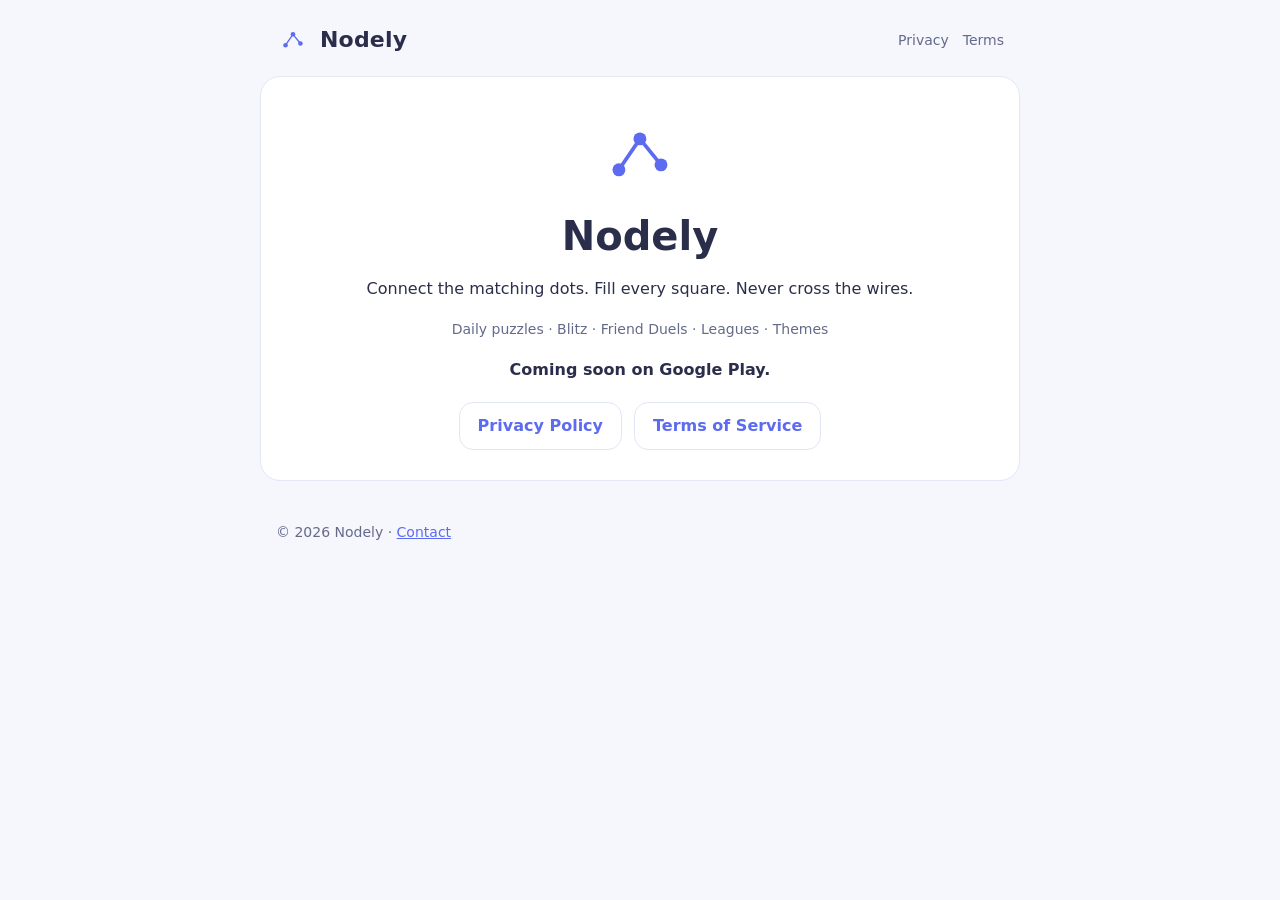
==== index.html @ ba24b9f6 "Add the Nodely site with the privacy policy and terms" ====
<!doctype html>
<html lang="en">
<head>
<meta charset="utf-8">
<meta name="viewport" content="width=device-width, initial-scale=1">
<title>Nodely · Connect. Fill. Relax.</title>
<meta name="description" content="Nodely is a calm wire puzzle game: connect the matching dots, fill every square, never cross the wires.">
<link rel="stylesheet" href="style.css">
</head>
<body>
<header>
  <a href="index.html"><svg viewBox="0 0 1024 1024" aria-hidden="true"><path d="M287 670 511 340 736 617" fill="none" stroke="var(--accent)" stroke-width="40" stroke-linecap="round"/><g fill="var(--accent)"><circle cx="287" cy="670" r="69"/><circle cx="511" cy="340" r="69"/><circle cx="736" cy="617" r="69"/></g></svg><span>Nodely</span></a>
  <nav><a href="privacy.html">Privacy</a><a href="terms.html">Terms</a></nav>
</header>
<main class="hero">
  <svg viewBox="0 0 1024 1024" aria-hidden="true"><path d="M287 670 511 340 736 617" fill="none" stroke="var(--accent)" stroke-width="40" stroke-linecap="round"/><g fill="var(--accent)"><circle cx="287" cy="670" r="69"/><circle cx="511" cy="340" r="69"/><circle cx="736" cy="617" r="69"/></g></svg>
  <h1>Nodely</h1>
  <p>Connect the matching dots. Fill every square. Never cross the wires.</p>
  <p class="muted">Daily puzzles · Blitz · Friend Duels · Leagues · Themes</p>
  <p><strong>Coming soon on Google Play.</strong></p>
  <div class="links"><a href="privacy.html">Privacy Policy</a><a href="terms.html">Terms of Service</a></div>
</main>
<footer>© 2026 Nodely · <a href="mailto:braileanuolimpiu@gmail.com">Contact</a></footer>
</body>
</html>
---- style.css ----
:root {
  --bg: #f6f7fd;
  --card: #ffffff;
  --ink: #2b2e4a;
  --muted: #646a8a;
  --accent: #5c6bf0;
  --line: #e3e6f5;
}
@media (prefers-color-scheme: dark) {
  :root {
    --bg: #0f1320;
    --card: #181d2e;
    --ink: #e8ecf6;
    --muted: #a3aac6;
    --accent: #8d98ff;
    --line: #262c44;
  }
}
* { box-sizing: border-box; }
body {
  margin: 0;
  background: var(--bg);
  color: var(--ink);
  font: 16px/1.65 system-ui, -apple-system, "Segoe UI", Roboto, sans-serif;
}
header {
  display: flex;
  align-items: center;
  gap: 10px;
  max-width: 760px;
  margin: 0 auto;
  padding: 22px 16px 6px;
}
header a { display: flex; align-items: center; gap: 10px; color: var(--ink); text-decoration: none; }
header svg { width: 34px; height: 34px; }
header span { font-weight: 800; font-size: 22px; letter-spacing: 0.2px; }
nav { margin-left: auto; display: flex; gap: 14px; font-size: 14px; }
nav a { color: var(--muted); text-decoration: none; }
nav a:hover, nav a[aria-current] { color: var(--accent); }
main {
  max-width: 760px;
  margin: 12px auto 40px;
  padding: 28px 22px;
  background: var(--card);
  border: 1px solid var(--line);
  border-radius: 20px;
}
@media (max-width: 520px) { main { margin: 8px 10px 30px; padding: 22px 16px; } }
h1 { margin: 0 0 4px; font-size: 30px; line-height: 1.2; }
h2 { margin: 30px 0 6px; font-size: 20px; }
h3 { margin: 18px 0 4px; font-size: 16px; }
p, li { color: var(--ink); }
.muted, footer { color: var(--muted); font-size: 14px; }
a { color: var(--accent); }
ul { padding-left: 22px; }
li { margin: 4px 0; }
table { width: 100%; border-collapse: collapse; font-size: 14px; margin: 10px 0; }
th, td { text-align: left; vertical-align: top; padding: 8px; border-bottom: 1px solid var(--line); }
th { color: var(--muted); font-weight: 600; }
code { background: var(--bg); padding: 2px 6px; border-radius: 6px; word-break: break-all; }
footer { max-width: 760px; margin: 0 auto 40px; padding: 0 16px; }
.hero { text-align: center; padding: 30px 10px; }
.hero svg { width: 96px; height: 96px; }
.hero h1 { font-size: 40px; }
.links { display: flex; gap: 12px; justify-content: center; flex-wrap: wrap; margin-top: 18px; }
.links a {
  padding: 10px 18px;
  border-radius: 14px;
  border: 1px solid var(--line);
  text-decoration: none;
  font-weight: 600;
}
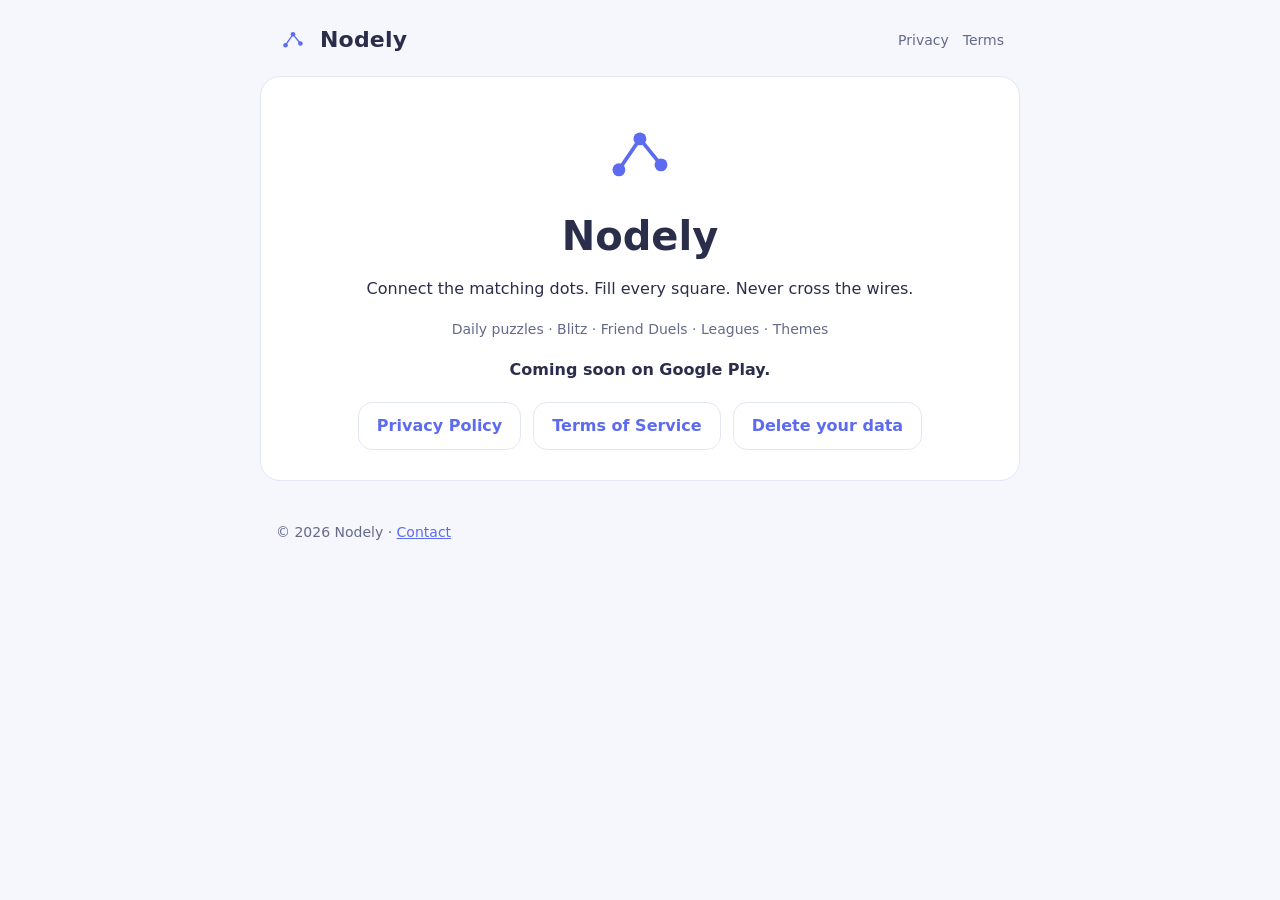
==== commit 43c33db4: "Add the data deletion page; privacy policy covers invites and Founder codes" ====
--- a/index.html
+++ b/index.html
@@ -18,7 +18,7 @@
   <p>Connect the matching dots. Fill every square. Never cross the wires.</p>
   <p class="muted">Daily puzzles · Blitz · Friend Duels · Leagues · Themes</p>
   <p><strong>Coming soon on Google Play.</strong></p>
-  <div class="links"><a href="privacy.html">Privacy Policy</a><a href="terms.html">Terms of Service</a></div>
+  <div class="links"><a href="privacy.html">Privacy Policy</a><a href="terms.html">Terms of Service</a><a href="data-deletion.html">Delete your data</a></div>
 </main>
 <footer>© 2026 Nodely · <a href="mailto:braileanuolimpiu@gmail.com">Contact</a></footer>
 </body>
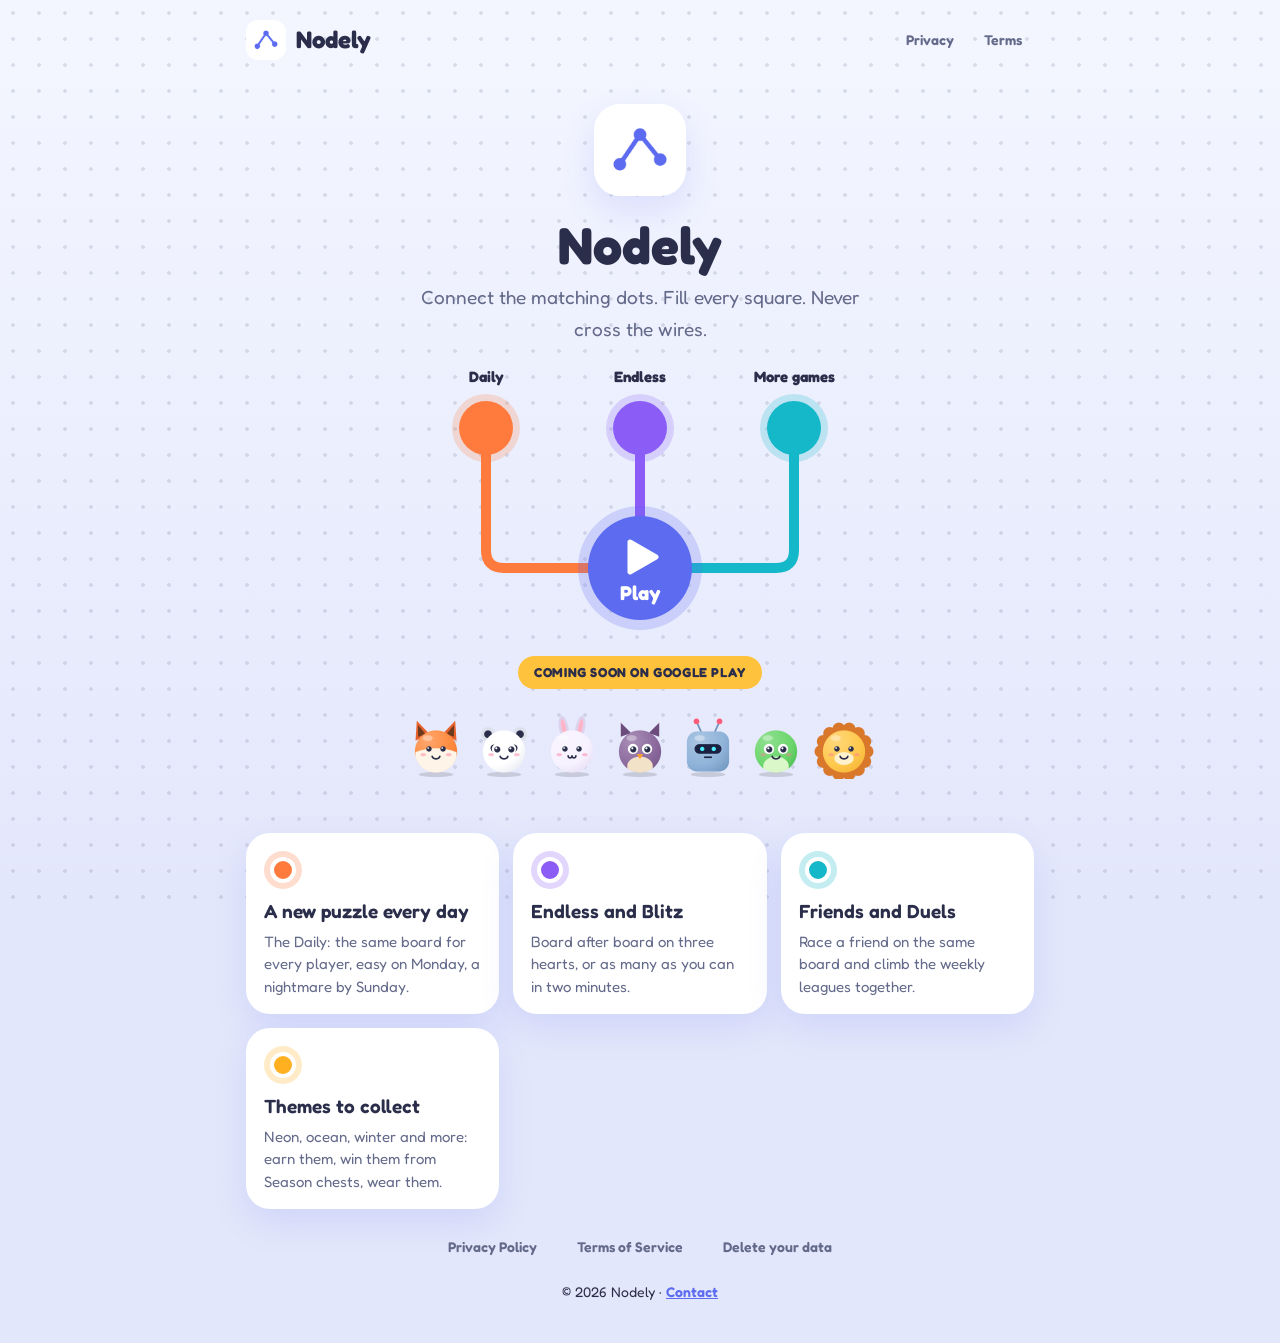
==== commit 74440527: "Restyle the website to match the game: dot grid, wired menu, Nodelings, invite page" ====
--- a/index.html
+++ b/index.html
@@ -5,21 +5,61 @@
 <meta name="viewport" content="width=device-width, initial-scale=1">
 <title>Nodely · Connect. Fill. Relax.</title>
 <meta name="description" content="Nodely is a calm wire puzzle game: connect the matching dots, fill every square, never cross the wires.">
+<meta property="og:title" content="Nodely · Connect. Fill. Relax.">
+<meta property="og:description" content="A calm wire puzzle game. Coming soon on Google Play.">
+<link rel="icon" href="img/icon.png">
 <link rel="stylesheet" href="style.css">
 </head>
 <body>
 <header>
-  <a href="index.html"><svg viewBox="0 0 1024 1024" aria-hidden="true"><path d="M287 670 511 340 736 617" fill="none" stroke="var(--accent)" stroke-width="40" stroke-linecap="round"/><g fill="var(--accent)"><circle cx="287" cy="670" r="69"/><circle cx="511" cy="340" r="69"/><circle cx="736" cy="617" r="69"/></g></svg><span>Nodely</span></a>
+  <a href="index.html"><img src="img/icon.png" alt=""><span>Nodely</span></a>
   <nav><a href="privacy.html">Privacy</a><a href="terms.html">Terms</a></nav>
 </header>
+
 <main class="hero">
-  <svg viewBox="0 0 1024 1024" aria-hidden="true"><path d="M287 670 511 340 736 617" fill="none" stroke="var(--accent)" stroke-width="40" stroke-linecap="round"/><g fill="var(--accent)"><circle cx="287" cy="670" r="69"/><circle cx="511" cy="340" r="69"/><circle cx="736" cy="617" r="69"/></g></svg>
+  <img class="logo" src="img/icon.png" alt="Nodely">
   <h1>Nodely</h1>
-  <p>Connect the matching dots. Fill every square. Never cross the wires.</p>
-  <p class="muted">Daily puzzles · Blitz · Friend Duels · Leagues · Themes</p>
-  <p><strong>Coming soon on Google Play.</strong></p>
+  <p class="tag">Connect the matching dots. Fill every square. Never cross the wires.</p>
+
+  <!-- The game's Home menu, drawn: Play wired to Daily, Endless and More games. -->
+  <svg class="board" viewBox="0 0 440 270" role="img" aria-label="Play, Daily, Endless and More games">
+    <path class="wire" stroke="#ff7a3d" d="M220 204 H84 Q66 204 66 186 V70"/>
+    <path class="wire" stroke="#8b5cf6" d="M220 204 V70"/>
+    <path class="wire" stroke="#14b8c8" d="M220 204 H356 Q374 204 374 186 V70"/>
+    <path class="pulse" d="M220 204 H84 Q66 204 66 186 V70"/>
+    <path class="pulse b" d="M220 204 V70"/>
+    <path class="pulse c" d="M220 204 H356 Q374 204 374 186 V70"/>
+    <circle cx="66" cy="64" r="34" fill="#ff7a3d" opacity="0.22"/><circle cx="66" cy="64" r="27" fill="#ff7a3d"/>
+    <circle cx="220" cy="64" r="34" fill="#8b5cf6" opacity="0.22"/><circle cx="220" cy="64" r="27" fill="#8b5cf6"/>
+    <circle cx="374" cy="64" r="34" fill="#14b8c8" opacity="0.22"/><circle cx="374" cy="64" r="27" fill="#14b8c8"/>
+    <text class="label" x="66" y="18">Daily</text>
+    <text class="label" x="220" y="18">Endless</text>
+    <text class="label" x="374" y="18">More games</text>
+    <circle cx="220" cy="204" r="62" fill="#5c6bf0" opacity="0.22"/>
+    <circle cx="220" cy="204" r="52" fill="#5c6bf0"/>
+    <path d="M210 178 L236 193 L210 208 Z" fill="#fff" stroke="#fff" stroke-width="5" stroke-linejoin="round"/>
+    <text class="play-label" x="220" y="236">Play</text>
+  </svg>
+
+  <p class="soon"><span class="pill">COMING SOON ON GOOGLE PLAY</span></p>
+
+  <div class="cast" aria-hidden="true">
+    <img src="img/avatars/fox.png" alt=""><img src="img/avatars/panda.png" alt=""><img src="img/avatars/bunny.png" alt="">
+    <img src="img/avatars/owl.png" alt=""><img src="img/avatars/robot.png" alt=""><img src="img/avatars/frog.png" alt="">
+    <img src="img/avatars/lion.png" alt="">
+  </div>
+</main>
+
+<section class="features">
+  <div class="feature" style="color:#ff7a3d"><div class="dot"></div><h3>A new puzzle every day</h3><p>The Daily: the same board for every player, easy on Monday, a nightmare by Sunday.</p></div>
+  <div class="feature" style="color:#8b5cf6"><div class="dot"></div><h3>Endless and Blitz</h3><p>Board after board on three hearts, or as many as you can in two minutes.</p></div>
+  <div class="feature" style="color:#14b8c8"><div class="dot"></div><h3>Friends and Duels</h3><p>Race a friend on the same board and climb the weekly leagues together.</p></div>
+  <div class="feature" style="color:#ffb020"><div class="dot"></div><h3>Themes to collect</h3><p>Neon, ocean, winter and more: earn them, win them from Season chests, wear them.</p></div>
+</section>
+
+<footer>
   <div class="links"><a href="privacy.html">Privacy Policy</a><a href="terms.html">Terms of Service</a><a href="data-deletion.html">Delete your data</a></div>
-</main>
-<footer>© 2026 Nodely · <a href="mailto:braileanuolimpiu@gmail.com">Contact</a></footer>
+  <p>© 2026 Nodely · <a href="mailto:braileanuolimpiu@gmail.com">Contact</a></p>
+</footer>
 </body>
 </html>
--- a/style.css
+++ b/style.css
@@ -1,72 +1,231 @@
+/* Nodely website: the game's look — Fredoka, indigo + gold, a faint dot
+   grid like the Home menu's board, node-dot bullets, soft rounded cards,
+   gradient pill buttons. Light and dark follow the device. */
+@font-face {
+  font-family: "Fredoka";
+  src: url("fonts/Fredoka.ttf") format("truetype");
+  font-weight: 300 700;
+  font-display: swap;
+}
 :root {
-  --bg: #f6f7fd;
+  --bg: #f4f6ff;
+  --bg2: #e3e7fb;
   --card: #ffffff;
   --ink: #2b2e4a;
   --muted: #646a8a;
   --accent: #5c6bf0;
+  --accent-deep: #3b47c9;
+  --gold: #ffc23d;
+  --gold-deep: #f08a00;
+  --dot: rgba(100, 106, 138, 0.18);
   --line: #e3e6f5;
+  --shadow: 0 14px 34px rgba(92, 107, 240, 0.14);
 }
 @media (prefers-color-scheme: dark) {
   :root {
-    --bg: #0f1320;
-    --card: #181d2e;
-    --ink: #e8ecf6;
+    --bg: #11152a;
+    --bg2: #070a18;
+    --card: #1b2038;
+    --ink: #eef0fb;
     --muted: #a3aac6;
-    --accent: #8d98ff;
-    --line: #262c44;
+    --accent: #7b8cff;
+    --accent-deep: #5c6bf0;
+    --dot: rgba(163, 170, 198, 0.16);
+    --line: #2a3150;
+    --shadow: 0 14px 34px rgba(0, 0, 0, 0.35);
   }
 }
 * { box-sizing: border-box; }
+html { background: var(--bg2); }
 body {
   margin: 0;
-  background: var(--bg);
+  min-height: 100vh;
   color: var(--ink);
-  font: 16px/1.65 system-ui, -apple-system, "Segoe UI", Roboto, sans-serif;
-}
+  font: 16px/1.65 "Fredoka", system-ui, -apple-system, "Segoe UI", Roboto, sans-serif;
+  /* The board's dot grid over a soft gradient. */
+  background:
+    radial-gradient(circle, var(--dot) 1.6px, transparent 1.8px) 0 0 / 26px 26px,
+    linear-gradient(180deg, var(--bg) 0%, var(--bg2) 100%);
+  background-attachment: fixed;
+}
+
+/* ── Header ──────────────────────────────────────────────────────────── */
 header {
   display: flex;
   align-items: center;
   gap: 10px;
-  max-width: 760px;
+  max-width: 820px;
   margin: 0 auto;
-  padding: 22px 16px 6px;
+  padding: 20px 16px 4px;
 }
 header a { display: flex; align-items: center; gap: 10px; color: var(--ink); text-decoration: none; }
-header svg { width: 34px; height: 34px; }
-header span { font-weight: 800; font-size: 22px; letter-spacing: 0.2px; }
-nav { margin-left: auto; display: flex; gap: 14px; font-size: 14px; }
-nav a { color: var(--muted); text-decoration: none; }
-nav a:hover, nav a[aria-current] { color: var(--accent); }
+header img, header svg { width: 40px; height: 40px; border-radius: 12px; }
+header span { font-weight: 700; font-size: 24px; }
+nav { margin-left: auto; display: flex; gap: 6px; font-size: 14px; flex-wrap: wrap; }
+nav a {
+  color: var(--muted);
+  text-decoration: none;
+  padding: 6px 12px;
+  border-radius: 99px;
+  font-weight: 600;
+}
+nav a:hover, nav a[aria-current] { color: var(--accent); background: color-mix(in srgb, var(--accent) 12%, transparent); }
+
+/* ── Cards and text ──────────────────────────────────────────────────── */
 main {
-  max-width: 760px;
-  margin: 12px auto 40px;
-  padding: 28px 22px;
+  max-width: 820px;
+  margin: 14px auto 40px;
+  padding: 30px 26px;
   background: var(--card);
-  border: 1px solid var(--line);
-  border-radius: 20px;
-}
-@media (max-width: 520px) { main { margin: 8px 10px 30px; padding: 22px 16px; } }
-h1 { margin: 0 0 4px; font-size: 30px; line-height: 1.2; }
-h2 { margin: 30px 0 6px; font-size: 20px; }
-h3 { margin: 18px 0 4px; font-size: 16px; }
+  border-radius: 28px;
+  box-shadow: var(--shadow);
+}
+@media (max-width: 560px) { main { margin: 8px 12px 30px; padding: 22px 18px; border-radius: 24px; } }
+h1 { margin: 0 0 6px; font-size: 34px; line-height: 1.15; font-weight: 700; }
+h2 { margin: 30px 0 8px; font-size: 22px; font-weight: 700; }
+h3 { margin: 18px 0 4px; font-size: 17px; font-weight: 600; }
 p, li { color: var(--ink); }
 .muted, footer { color: var(--muted); font-size: 14px; }
-a { color: var(--accent); }
-ul { padding-left: 22px; }
-li { margin: 4px 0; }
+a { color: var(--accent); font-weight: 600; }
+/* Lists: a Nodely node (a dot in a soft halo) instead of a bullet. */
+main ul { list-style: none; padding-left: 4px; }
+main ul li { position: relative; padding-left: 28px; margin: 6px 0; }
+main ul li::before {
+  content: "";
+  position: absolute;
+  left: 3px;
+  top: 0.55em;
+  width: 9px;
+  height: 9px;
+  border-radius: 50%;
+  background: var(--accent);
+  border: 2px solid var(--card);
+  box-shadow: 0 0 0 4px color-mix(in srgb, var(--accent) 28%, transparent);
+}
 table { width: 100%; border-collapse: collapse; font-size: 14px; margin: 10px 0; }
-th, td { text-align: left; vertical-align: top; padding: 8px; border-bottom: 1px solid var(--line); }
+th, td { text-align: left; vertical-align: top; padding: 9px 8px; border-bottom: 1px solid var(--line); }
 th { color: var(--muted); font-weight: 600; }
-code { background: var(--bg); padding: 2px 6px; border-radius: 6px; word-break: break-all; }
-footer { max-width: 760px; margin: 0 auto 40px; padding: 0 16px; }
-.hero { text-align: center; padding: 30px 10px; }
-.hero svg { width: 96px; height: 96px; }
-.hero h1 { font-size: 40px; }
-.links { display: flex; gap: 12px; justify-content: center; flex-wrap: wrap; margin-top: 18px; }
-.links a {
-  padding: 10px 18px;
-  border-radius: 14px;
-  border: 1px solid var(--line);
+code { background: var(--bg); padding: 2px 8px; border-radius: 8px; word-break: break-all; }
+footer { max-width: 820px; margin: 0 auto 40px; padding: 0 16px; text-align: center; }
+
+/* ── Buttons ─────────────────────────────────────────────────────────── */
+.btn {
+  display: inline-flex;
+  align-items: center;
+  justify-content: center;
+  gap: 10px;
+  padding: 15px 30px;
+  border-radius: 99px;
+  font-weight: 700;
+  font-size: 18px;
   text-decoration: none;
-  font-weight: 600;
-}
+  color: #fff;
+  background: linear-gradient(135deg, #8a98ff, var(--accent) 55%, var(--accent-deep));
+  box-shadow: 0 10px 24px color-mix(in srgb, var(--accent) 42%, transparent);
+  transition: transform 0.12s ease;
+}
+.btn:active { transform: scale(0.97); }
+.btn.gold {
+  color: #2b2e4a;
+  background: linear-gradient(135deg, #ffe27a, var(--gold) 55%, var(--gold-deep));
+  box-shadow: 0 10px 24px rgba(240, 138, 0, 0.35);
+}
+.pill {
+  display: inline-block;
+  padding: 6px 16px;
+  border-radius: 99px;
+  font-weight: 700;
+  font-size: 13px;
+  letter-spacing: 0.6px;
+  color: #2b2e4a;
+  background: var(--gold);
+}
+
+/* ── Home: the wired menu ────────────────────────────────────────────── */
+main.hero { text-align: center; padding: 26px 8px 8px; background: transparent; box-shadow: none; }
+.hero .logo { width: 92px; height: 92px; border-radius: 26px; box-shadow: var(--shadow); }
+.hero h1 { font-size: 52px; margin-top: 12px; }
+.hero .tag { font-size: 19px; color: var(--muted); margin: 4px auto 20px; max-width: 460px; }
+.board { width: min(440px, 100%); margin: 6px auto 0; display: block; overflow: visible; }
+.board .wire { fill: none; stroke-width: 10; stroke-linecap: round; stroke-linejoin: round; }
+.board .pulse {
+  fill: none; stroke: #fff; stroke-width: 4; stroke-linecap: round; opacity: 0.6;
+  stroke-dasharray: 34 600; animation: pulse 2.6s linear infinite;
+}
+.board .pulse.b { animation-delay: 0.7s; }
+.board .pulse.c { animation-delay: 1.4s; }
+@keyframes pulse { from { stroke-dashoffset: 640; } to { stroke-dashoffset: 0; } }
+.board .label { font: 700 15px "Fredoka", sans-serif; fill: var(--ink); text-anchor: middle; }
+.board .play-label { font: 700 20px "Fredoka", sans-serif; fill: #fff; text-anchor: middle; }
+.soon { margin: 22px 0 6px; }
+
+.features {
+  display: grid;
+  grid-template-columns: repeat(auto-fit, minmax(220px, 1fr));
+  gap: 14px;
+  max-width: 820px;
+  margin: 18px auto;
+  padding: 0 16px;
+}
+.feature {
+  background: var(--card);
+  border-radius: 24px;
+  padding: 18px 18px 16px;
+  box-shadow: var(--shadow);
+}
+.feature .dot {
+  width: 26px; height: 26px; border-radius: 50%;
+  border: 4px solid var(--card);
+  box-shadow: 0 0 0 6px color-mix(in srgb, currentColor 25%, transparent);
+  background: currentColor;
+  margin: 6px 0 12px 6px;
+}
+.feature h3 { margin: 0 0 4px; font-size: 19px; color: var(--ink); }
+.feature p { margin: 0; color: var(--muted); font-size: 15px; line-height: 1.5; }
+
+.cast { display: flex; justify-content: center; flex-wrap: wrap; gap: 4px; margin: 26px auto 6px; max-width: 640px; }
+.cast img { width: 64px; height: 64px; animation: bob 3s ease-in-out infinite; }
+.cast img:nth-child(2n) { animation-delay: 0.5s; }
+.cast img:nth-child(3n) { animation-delay: 1s; }
+@keyframes bob { 0%, 100% { transform: translateY(0); } 50% { transform: translateY(-6px); } }
+.links { display: flex; gap: 8px; justify-content: center; flex-wrap: wrap; margin-top: 18px; }
+.links a { padding: 8px 16px; border-radius: 99px; text-decoration: none; color: var(--muted); }
+.links a:hover { color: var(--accent); }
+
+/* ── Invite ──────────────────────────────────────────────────────────── */
+.invite { text-align: center; }
+.invite .pair { width: min(360px, 100%); display: block; margin: 0 auto 4px; overflow: visible; }
+.invite .pair .link {
+  fill: none; stroke: var(--gold); stroke-width: 10; stroke-linecap: round;
+  stroke-dasharray: 200; stroke-dashoffset: 200; animation: draw 1.4s 0.4s ease forwards;
+}
+@keyframes draw { to { stroke-dashoffset: 0; } }
+.invite .pair .halo { fill: color-mix(in srgb, var(--accent) 16%, transparent); }
+.invite .pair text { font: 700 14px "Fredoka", sans-serif; fill: var(--muted); text-anchor: middle; }
+.code {
+  display: inline-block;
+  margin: 8px 0 22px;
+  padding: 10px 22px;
+  border-radius: 18px;
+  font-weight: 700;
+  letter-spacing: 4px;
+  font-size: 26px;
+  color: #2b2e4a;
+  background: linear-gradient(135deg, #ffe27a, var(--gold));
+  box-shadow: 0 8px 20px rgba(240, 138, 0, 0.28);
+}
+ol.steps { list-style: none; padding: 0; margin: 30px auto 6px; max-width: 380px; text-align: left; position: relative; counter-reset: step; }
+ol.steps::before {
+  content: ""; position: absolute; left: 17px; top: 20px; bottom: 20px;
+  width: 6px; border-radius: 6px; background: color-mix(in srgb, var(--accent) 30%, transparent);
+}
+ol.steps li { position: relative; padding: 10px 0 10px 56px; margin: 0; counter-increment: step; }
+ol.steps li::before {
+  content: counter(step);
+  position: absolute; left: 0; top: 50%; transform: translateY(-50%);
+  width: 40px; height: 40px; border-radius: 50%;
+  display: grid; place-items: center;
+  color: #fff; font-weight: 700;
+  background: var(--accent);
+  box-shadow: 0 0 0 6px color-mix(in srgb, var(--accent) 22%, transparent);
+}
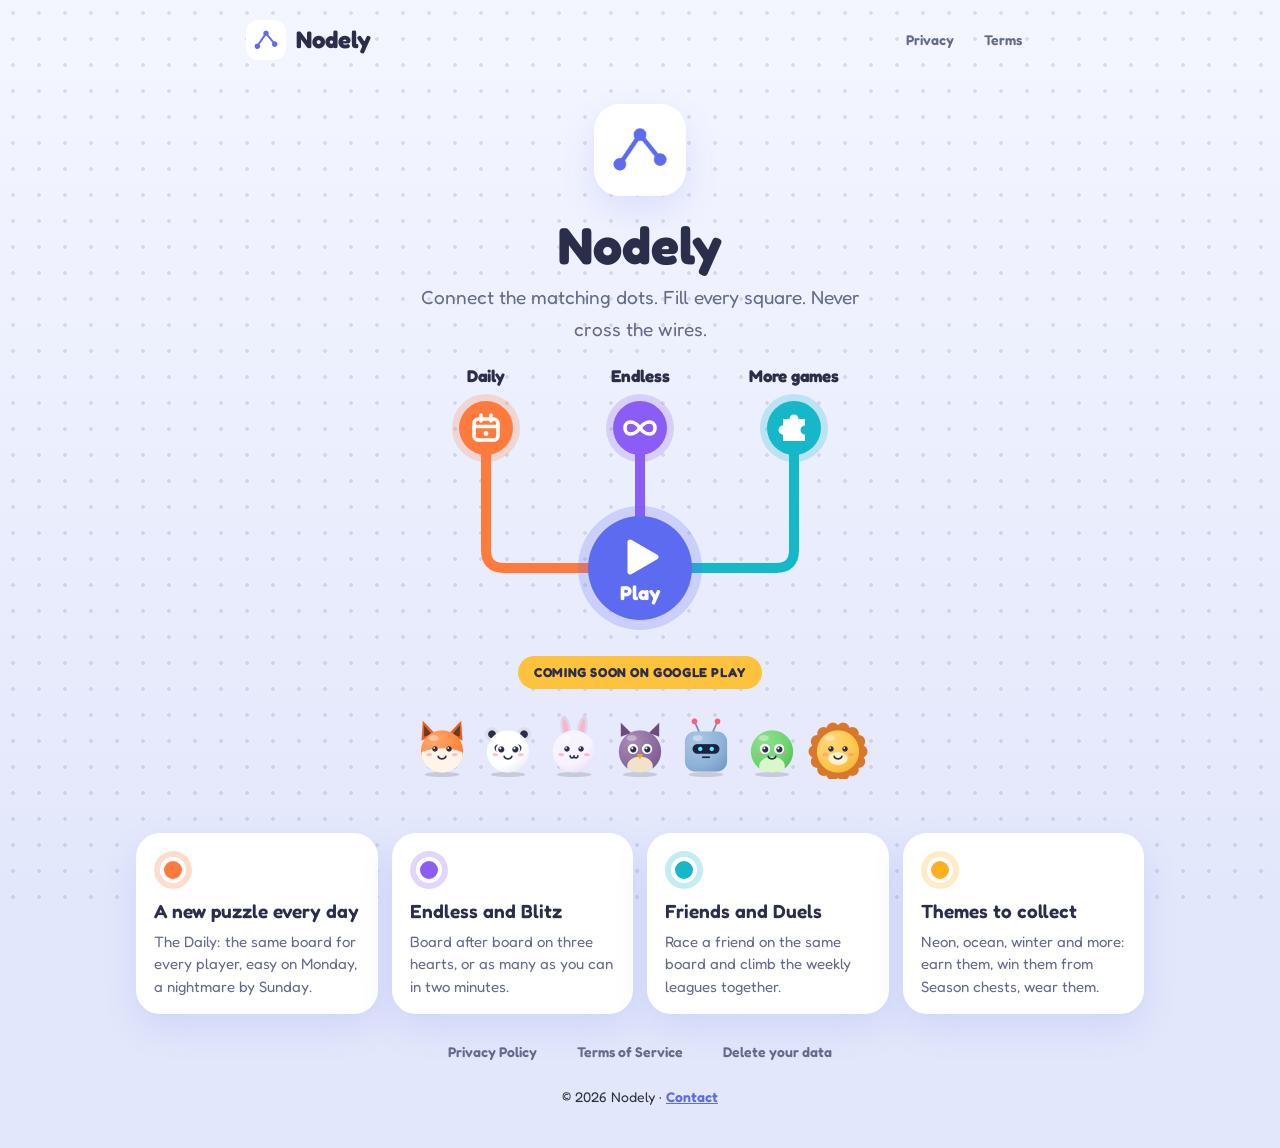
==== commit 992ca416: "Website: symbols in the menu nodes; fit every screen size; respect reduced motion" ====
--- a/index.html
+++ b/index.html
@@ -32,6 +32,14 @@
     <circle cx="66" cy="64" r="34" fill="#ff7a3d" opacity="0.22"/><circle cx="66" cy="64" r="27" fill="#ff7a3d"/>
     <circle cx="220" cy="64" r="34" fill="#8b5cf6" opacity="0.22"/><circle cx="220" cy="64" r="27" fill="#8b5cf6"/>
     <circle cx="374" cy="64" r="34" fill="#14b8c8" opacity="0.22"/><circle cx="374" cy="64" r="27" fill="#14b8c8"/>
+    <!-- The modes' symbols, drawn: a calendar, infinity, a puzzle piece. -->
+    <g fill="none" stroke="#fff" stroke-width="3.6" stroke-linecap="round" stroke-linejoin="round">
+      <rect x="54" y="55" width="24" height="21" rx="4.5"/>
+      <path d="M54 62.5 H78 M61 51 V57 M71 51 V57"/>
+      <path d="M220 64 C214.5 56 205 56 205 64 C205 72 214.5 72 220 64 C225.5 56 235 56 235 64 C235 72 225.5 72 220 64 Z"/>
+    </g>
+    <circle cx="66" cy="69.5" r="2.4" fill="#fff"/>
+    <path fill="#fff" d="M363 55 H369.5 A4.5 4.5 0 1 1 378.5 55 H385 V61.5 A4.5 4.5 0 1 0 385 70.5 V77 H363 V70.5 A4.5 4.5 0 1 1 363 61.5 Z"/>
     <text class="label" x="66" y="18">Daily</text>
     <text class="label" x="220" y="18">Endless</text>
     <text class="label" x="374" y="18">More games</text>
--- a/style.css
+++ b/style.css
@@ -125,6 +125,7 @@
   transition: transform 0.12s ease;
 }
 .btn:active { transform: scale(0.97); }
+@media (max-width: 360px) { .btn { padding: 14px 20px; font-size: 16px; white-space: nowrap; } }
 .btn.gold {
   color: #2b2e4a;
   background: linear-gradient(135deg, #ffe27a, var(--gold) 55%, var(--gold-deep));
@@ -155,18 +156,23 @@
 .board .pulse.b { animation-delay: 0.7s; }
 .board .pulse.c { animation-delay: 1.4s; }
 @keyframes pulse { from { stroke-dashoffset: 640; } to { stroke-dashoffset: 0; } }
-.board .label { font: 700 15px "Fredoka", sans-serif; fill: var(--ink); text-anchor: middle; }
+.board .label { font: 700 17px "Fredoka", sans-serif; fill: var(--ink); text-anchor: middle; }
+/* Small phones: the drawing scales down, so its labels grow to stay legible. */
+@media (max-width: 400px) { .board .label { font-size: 21px; } .board .play-label { font-size: 23px; } }
 .board .play-label { font: 700 20px "Fredoka", sans-serif; fill: #fff; text-anchor: middle; }
 .soon { margin: 22px 0 6px; }
 
 .features {
   display: grid;
-  grid-template-columns: repeat(auto-fit, minmax(220px, 1fr));
+  /* 1 column on phones, 2 on tablets, 4 on wide screens: never an orphan. */
+  grid-template-columns: 1fr;
   gap: 14px;
   max-width: 820px;
   margin: 18px auto;
   padding: 0 16px;
 }
+@media (min-width: 560px) { .features { grid-template-columns: repeat(2, 1fr); } }
+@media (min-width: 1000px) { .features { grid-template-columns: repeat(4, 1fr); max-width: 1040px; } }
 .feature {
   background: var(--card);
   border-radius: 24px;
@@ -183,8 +189,11 @@
 .feature h3 { margin: 0 0 4px; font-size: 19px; color: var(--ink); }
 .feature p { margin: 0; color: var(--muted); font-size: 15px; line-height: 1.5; }
 
-.cast { display: flex; justify-content: center; flex-wrap: wrap; gap: 4px; margin: 26px auto 6px; max-width: 640px; }
-.cast img { width: 64px; height: 64px; animation: bob 3s ease-in-out infinite; }
+.cast { display: flex; justify-content: center; gap: 2px; margin: 26px auto 6px; max-width: 640px; }
+/* One row on every screen: the avatars shrink with it, and the smallest
+   phones show six. */
+.cast img { width: clamp(42px, 12.5vw, 64px); height: auto; aspect-ratio: 1; animation: bob 3s ease-in-out infinite; }
+@media (max-width: 380px) { .cast img:nth-child(n+7) { display: none; } }
 .cast img:nth-child(2n) { animation-delay: 0.5s; }
 .cast img:nth-child(3n) { animation-delay: 1s; }
 @keyframes bob { 0%, 100% { transform: translateY(0); } 50% { transform: translateY(-6px); } }
@@ -197,9 +206,10 @@
 .invite .pair { width: min(360px, 100%); display: block; margin: 0 auto 4px; overflow: visible; }
 .invite .pair .link {
   fill: none; stroke: var(--gold); stroke-width: 10; stroke-linecap: round;
-  stroke-dasharray: 200; stroke-dashoffset: 200; animation: draw 1.4s 0.4s ease forwards;
-}
-@keyframes draw { to { stroke-dashoffset: 0; } }
+  /* Drawn in on load; if animations don't run, the wire is simply there. */
+  stroke-dasharray: 200; stroke-dashoffset: 0; animation: draw 1.4s 0.4s ease both;
+}
+@keyframes draw { from { stroke-dashoffset: 200; } to { stroke-dashoffset: 0; } }
 .invite .pair .halo { fill: color-mix(in srgb, var(--accent) 16%, transparent); }
 .invite .pair text { font: 700 14px "Fredoka", sans-serif; fill: var(--muted); text-anchor: middle; }
 .code {
@@ -229,3 +239,8 @@
   background: var(--accent);
   box-shadow: 0 0 0 6px color-mix(in srgb, var(--accent) 22%, transparent);
 }
+
+/* People who turn animations off get a still page. */
+@media (prefers-reduced-motion: reduce) {
+  *, *::before, *::after { animation: none !important; transition: none !important; }
+}
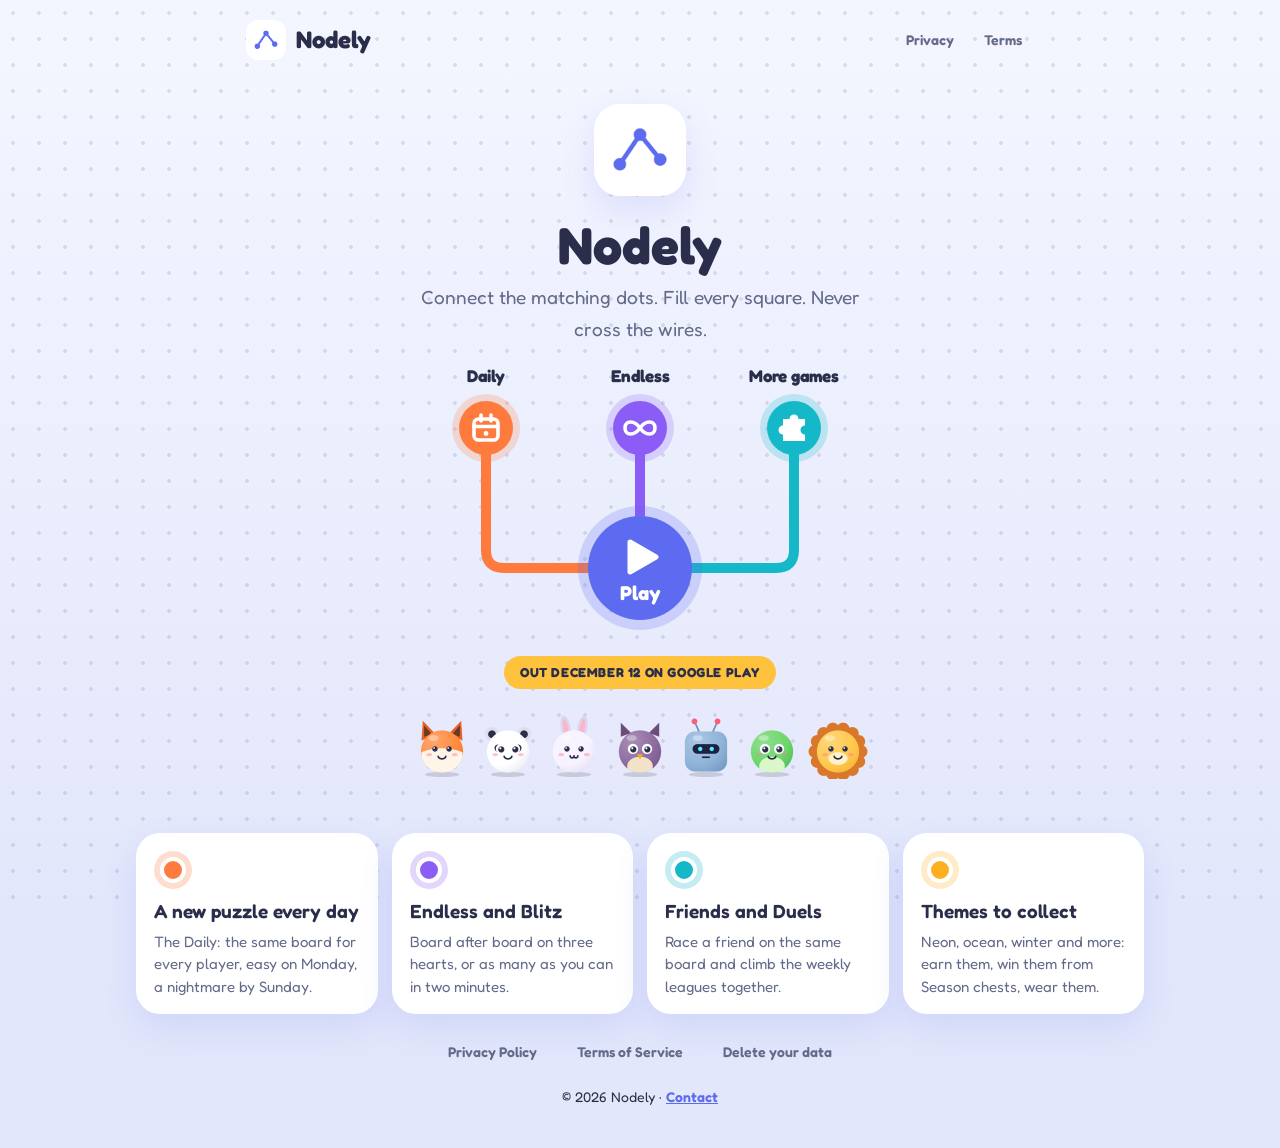
==== commit ece86484: "Homepage: out December 12 on Google Play" ====
--- a/index.html
+++ b/index.html
@@ -6,7 +6,15 @@
 <title>Nodely · Connect. Fill. Relax.</title>
 <meta name="description" content="Nodely is a calm wire puzzle game: connect the matching dots, fill every square, never cross the wires.">
 <meta property="og:title" content="Nodely · Connect. Fill. Relax.">
-<meta property="og:description" content="A calm wire puzzle game. Coming soon on Google Play.">
+<meta property="og:description" content="A calm wire puzzle game. Out December 12 on Google Play.">
+<meta property="og:type" content="website">
+<meta property="og:image" content="https://braileanuolimpiu-max.github.io/nodely/img/og-home.png">
+<meta property="og:image:width" content="1200">
+<meta property="og:image:height" content="630">
+<meta name="twitter:card" content="summary_large_image">
+<meta name="twitter:image" content="https://braileanuolimpiu-max.github.io/nodely/img/og-home.png">
+<meta name="theme-color" content="#5c6bf0">
+<meta property="og:url" content="https://braileanuolimpiu-max.github.io/nodely/">
 <link rel="icon" href="img/icon.png">
 <link rel="stylesheet" href="style.css">
 </head>
@@ -49,7 +57,25 @@
     <text class="play-label" x="220" y="236">Play</text>
   </svg>
 
-  <p class="soon"><span class="pill">COMING SOON ON GOOGLE PLAY</span></p>
+  <!--PRELAUNCH-->
+  <p class="soon"><span class="pill">OUT DECEMBER 12 ON GOOGLE PLAY</span></p>
+
+  <!-- "Tell me at launch": hidden until the public API address is set below. -->
+  <form class="notify" id="notify" hidden novalidate>
+    <p class="notify-title">Get one email when Nodely launches</p>
+    <div class="notify-row">
+      <input type="email" name="email" id="notify-email" placeholder="you@example.com" autocomplete="email" required maxlength="190" aria-label="Your email">
+      <button class="btn" type="submit">Notify me</button>
+    </div>
+    <input type="text" name="website" class="hp" tabindex="-1" autocomplete="off" aria-hidden="true">
+    <label class="notify-consent"><input type="checkbox" id="notify-ok"><span>I agree to get launch news from Nodely by email. I can unsubscribe with one click. See the <a href="privacy.html">Privacy Policy</a>.</span></label>
+    <p class="notify-msg" id="notify-msg" role="status"></p>
+  </form>
+  <!--/PRELAUNCH-->
+  <!--LIVE
+  <p class="soon"><span class="pill">OUT NOW · FREE ON GOOGLE PLAY</span></p>
+  <p class="get"><a class="btn" href="https://play.google.com/store/apps/details?id=com.sugarsoftware.link">Get it on Google Play</a></p>
+  LIVE-->
 
   <div class="cast" aria-hidden="true">
     <img src="img/avatars/fox.png" alt=""><img src="img/avatars/panda.png" alt=""><img src="img/avatars/bunny.png" alt="">
@@ -69,5 +95,34 @@
   <div class="links"><a href="privacy.html">Privacy Policy</a><a href="terms.html">Terms of Service</a><a href="data-deletion.html">Delete your data</a></div>
   <p>© 2026 Nodely · <a href="mailto:braileanuolimpiu@gmail.com">Contact</a></p>
 </footer>
+<script>
+  // Public address of the Nodely API (e.g. https://api.example.com). Empty = form stays hidden.
+  var NODELY_API = '';
+  (function () {
+    var f = document.getElementById('notify');
+    if (!f || !NODELY_API || !window.fetch) return; // no form after launch
+    f.hidden = false;
+    var msg = document.getElementById('notify-msg');
+    var say = function (t, bad) { msg.textContent = t; msg.className = 'notify-msg' + (bad ? ' bad' : ''); };
+    f.addEventListener('submit', function (e) {
+      e.preventDefault();
+      var email = document.getElementById('notify-email').value.trim();
+      if (!/^[^@\s]+@[^@\s]+\.[^@\s]+$/.test(email)) return say('Please enter a valid email.', true);
+      if (!document.getElementById('notify-ok').checked) return say('Please tick the box to agree first.', true);
+      var btn = f.querySelector('button'); btn.disabled = true;
+      fetch(NODELY_API.replace(/\/$/, '') + '/api/signup', {
+        method: 'POST',
+        headers: { 'Content-Type': 'application/json', 'Accept': 'application/json' },
+        body: JSON.stringify({ email: email, consent: true, website: f.website.value,
+          locale: (navigator.language || 'en').slice(0, 10), source: 'site' })
+      }).then(function (r) {
+        if (r.ok) { f.reset(); say('Almost done! Check your inbox and tap the link to confirm.'); }
+        else if (r.status === 429) say('Too many tries. Wait a minute and try again.', true);
+        else say("That didn't work. Check the email and try again.", true);
+      }).catch(function () { say("Couldn't reach the server. Try again later.", true); })
+        .then(function () { btn.disabled = false; });
+    });
+  })();
+</script>
 </body>
 </html>
--- a/style.css
+++ b/style.css
@@ -161,6 +161,7 @@
 @media (max-width: 400px) { .board .label { font-size: 21px; } .board .play-label { font-size: 23px; } }
 .board .play-label { font: 700 20px "Fredoka", sans-serif; fill: #fff; text-anchor: middle; }
 .soon { margin: 22px 0 6px; }
+.get { margin: 14px 0 0; }
 
 .features {
   display: grid;
@@ -244,3 +245,27 @@
 @media (prefers-reduced-motion: reduce) {
   *, *::before, *::after { animation: none !important; transition: none !important; }
 }
+
+/* "Notify me at launch" */
+.notify { max-width: 440px; margin: 18px auto 0; text-align: left; }
+.notify-title { text-align: center; font-weight: 700; margin: 0 0 8px; }
+.notify-row { display: flex; gap: 8px; }
+.notify-row input {
+  flex: 1; min-width: 0; font: inherit; font-size: 16px; padding: 12px 18px; border-radius: 99px;
+  border: 2px solid var(--line); background: var(--card, #fff); color: var(--ink); outline: none;
+}
+.notify-row input:focus { border-color: var(--accent); }
+.notify-row .btn { flex: none; border: 0; cursor: pointer; font: inherit; }
+.notify-row .btn:disabled { opacity: 0.6; }
+.notify-consent { display: flex; gap: 10px; align-items: flex-start; margin-top: 10px; font-size: 13.5px; color: var(--muted); line-height: 1.45; }
+.notify-consent input { margin-top: 3px; width: 18px; height: 18px; accent-color: var(--accent); flex: none; }
+.notify-msg { min-height: 1.2em; margin: 8px 0 0; text-align: center; font-weight: 600; color: var(--accent); }
+.notify-msg.bad { color: #e5484d; }
+.hp { position: absolute; left: -9999px; width: 1px; height: 1px; opacity: 0; }
+@media (max-width: 420px) { .notify-row { flex-direction: column; } }
+
+/* Right-to-left languages (Arabic, Persian, Hebrew, Urdu): steps mirror. */
+[dir="rtl"] ol.steps { text-align: right; }
+[dir="rtl"] ol.steps::before { left: auto; right: 17px; }
+[dir="rtl"] ol.steps li { padding: 10px 56px 10px 0; }
+[dir="rtl"] ol.steps li::before { left: auto; right: 0; }
